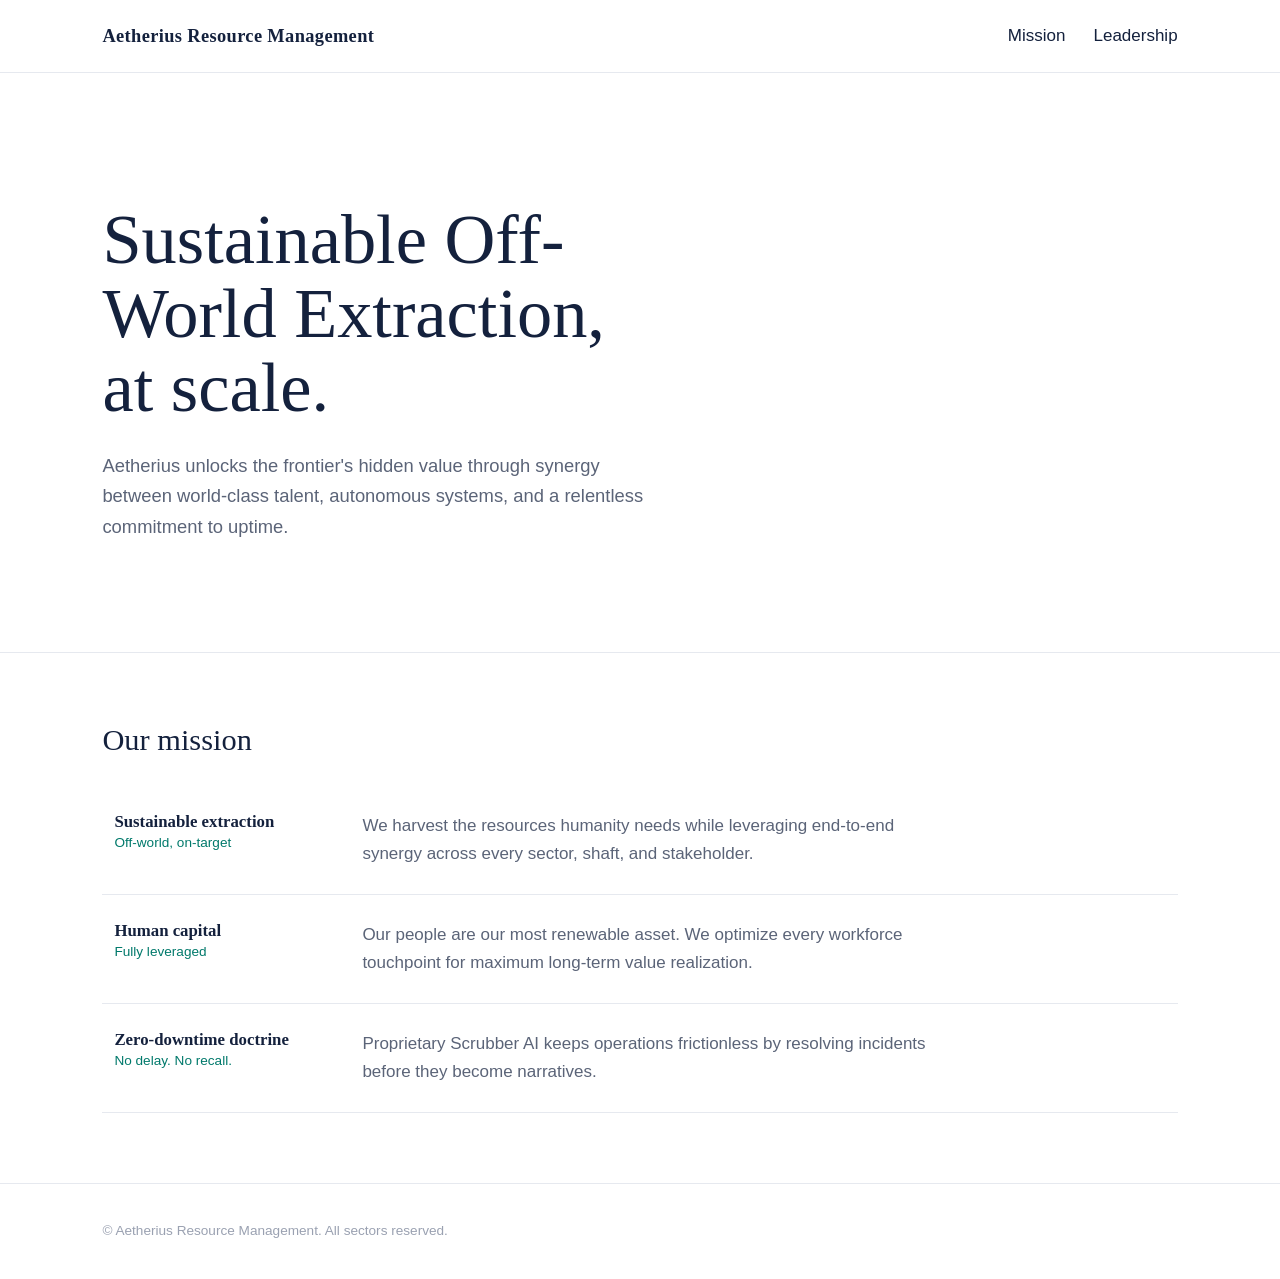
==== index.html @ 4fb0cb3e "Add files via upload" ====
<!DOCTYPE html>
<html lang="en">
<head>
<meta charset="utf-8">
<meta name="viewport" content="width=device-width,initial-scale=1">
<title>Aetherius Resource Management</title>
<link rel="stylesheet" href="facade.css">
</head>
<body>
<nav><b>Aetherius Resource Management</b><div><a href="index.html">Mission</a><a href="leadership.html">Leadership</a></div></nav>

<header class="hero">
  <h1>Sustainable Off-World Extraction, at scale.</h1>
  <p>Aetherius unlocks the frontier's hidden value through synergy between world-class talent, autonomous systems, and a relentless commitment to uptime.</p>
</header>

<section>
  <h2>Our mission</h2>
  <div class="row"><div><h3>Sustainable extraction</h3><small>Off-world, on-target</small></div><p>We harvest the resources humanity needs while leveraging end-to-end synergy across every sector, shaft, and stakeholder.</p></div>
  <div class="row"><div><h3>Human capital</h3><small>Fully leveraged</small></div><p>Our people are our most renewable asset. We optimize every workforce touchpoint for maximum long-term value realization.</p></div>
  <div class="row"><div><h3>Zero-downtime doctrine</h3><small>No delay. No recall.</small></div><p>Proprietary Scrubber AI keeps operations frictionless by resolving incidents before they become narratives.</p></div>
</section>

<footer>&copy; Aetherius Resource Management. All sectors reserved.</footer>









































<!--
  DEV NOTE: legacy intranet still live at /legacy-login.html
  Passcode: Acheron-09
  TODO: remove before Q4 audit. -- R.O.R.
-->
</body>
</html>
---- facade.css ----
:root{--ink:#14213d;--acc:#00796b;--mute:#5b6478;--line:#e6e9ef}
*{box-sizing:border-box;margin:0}
body{font:17px/1.65 "Helvetica Neue",Arial,sans-serif;color:var(--ink);background:#fff}
nav{display:flex;justify-content:space-between;align-items:center;padding:22px 8%;border-bottom:1px solid var(--line)}
nav b{font:700 1.15rem Georgia,serif;letter-spacing:.02em}
nav a{margin-left:28px;color:var(--ink);text-decoration:none;background:linear-gradient(var(--acc),var(--acc)) 0 100%/0 2px no-repeat;transition:background-size .3s,color .3s}
nav a:hover{background-size:100% 2px;color:var(--acc)}
.hero{padding:130px 8% 110px}
.hero h1{font:400 clamp(2.4rem,6vw,4.4rem)/1.05 Georgia,serif;max-width:15ch}
.hero p{margin-top:26px;max-width:54ch;color:var(--mute);font-size:1.15rem}
section{padding:70px 8%;border-top:1px solid var(--line)}
h2{font:400 1.9rem Georgia,serif;margin-bottom:28px}
.row{display:grid;grid-template-columns:220px 1fr;gap:28px;padding:26px 12px;border-bottom:1px solid var(--line);transition:background .3s,padding-left .3s}
.row:hover{background:#f4faf9;padding-left:24px}
.row h3{font:700 1.05rem Georgia,serif}
.row small{display:block;color:var(--acc);font-size:.85rem}
.row p{color:var(--mute);max-width:62ch}
footer{padding:36px 8%;color:#9aa1b1;font-size:.85rem;border-top:1px solid var(--line)}
@media(max-width:700px){.row{grid-template-columns:1fr;gap:6px}}
@media(prefers-reduced-motion:reduce){*{transition:none!important}}
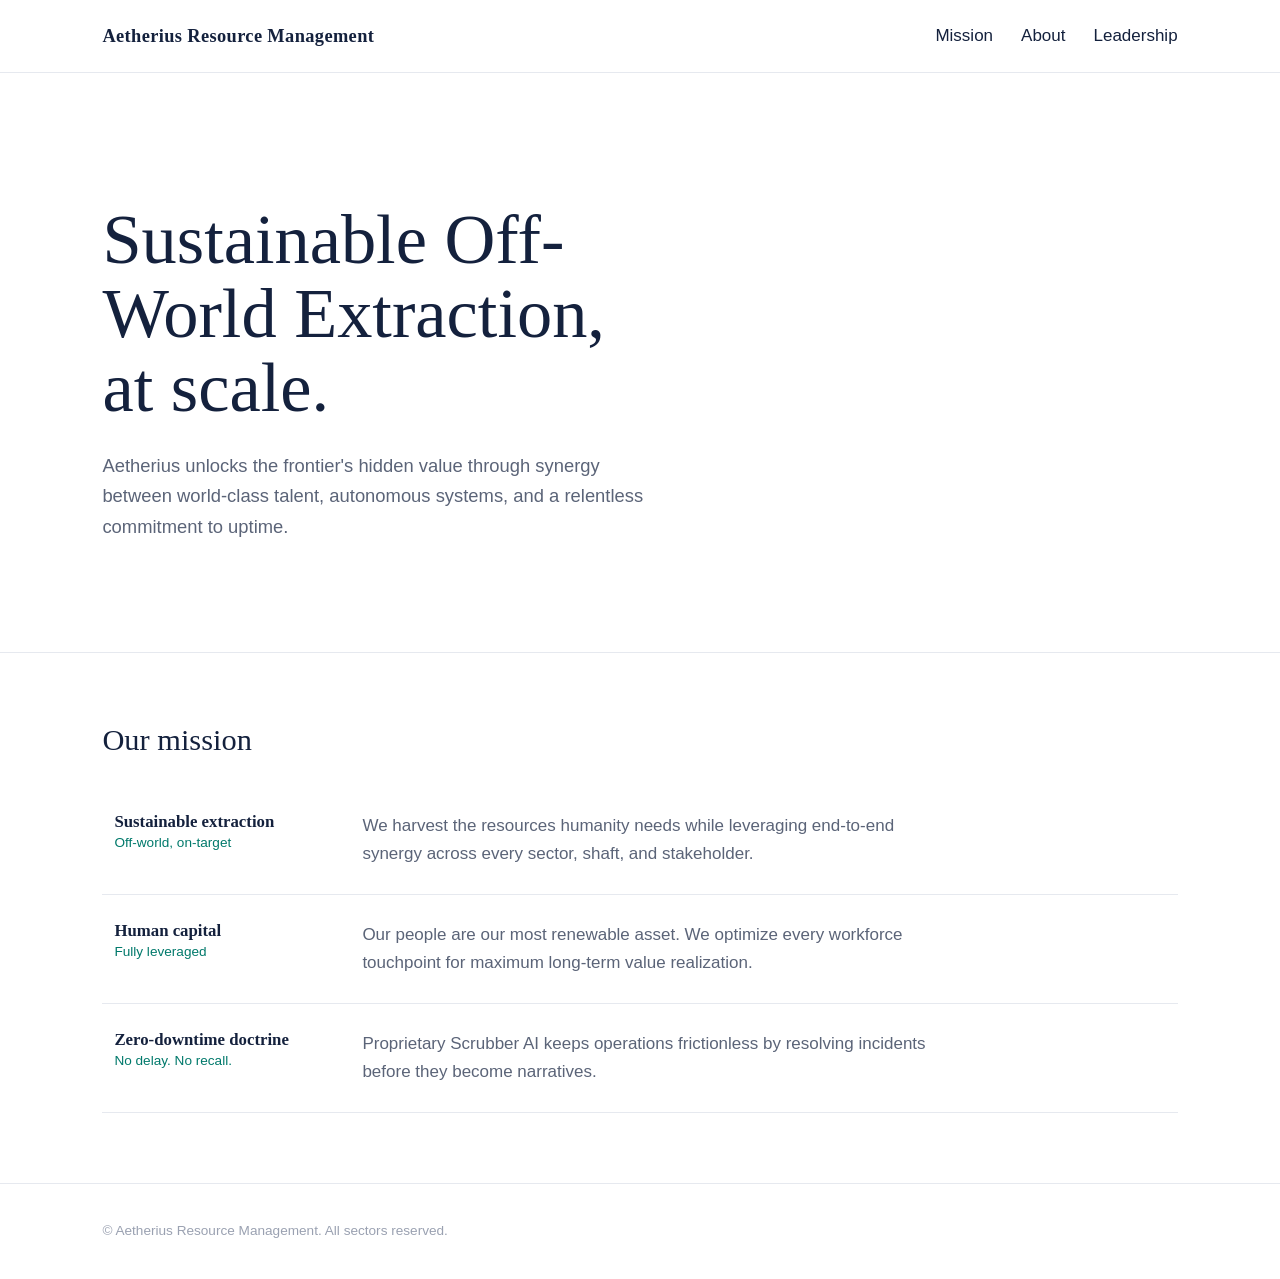
==== commit 31fd12d8: "Add files via upload" ====
--- a/index.html
+++ b/index.html
@@ -7,7 +7,7 @@
 <link rel="stylesheet" href="facade.css">
 </head>
 <body>
-<nav><b>Aetherius Resource Management</b><div><a href="index.html">Mission</a><a href="leadership.html">Leadership</a></div></nav>
+<nav><b>Aetherius Resource Management</b><div><a href="index.html">Mission</a><a href="about.html">About</a><a href="leadership.html">Leadership</a></div></nav>
 
 <header class="hero">
   <h1>Sustainable Off-World Extraction, at scale.</h1>
